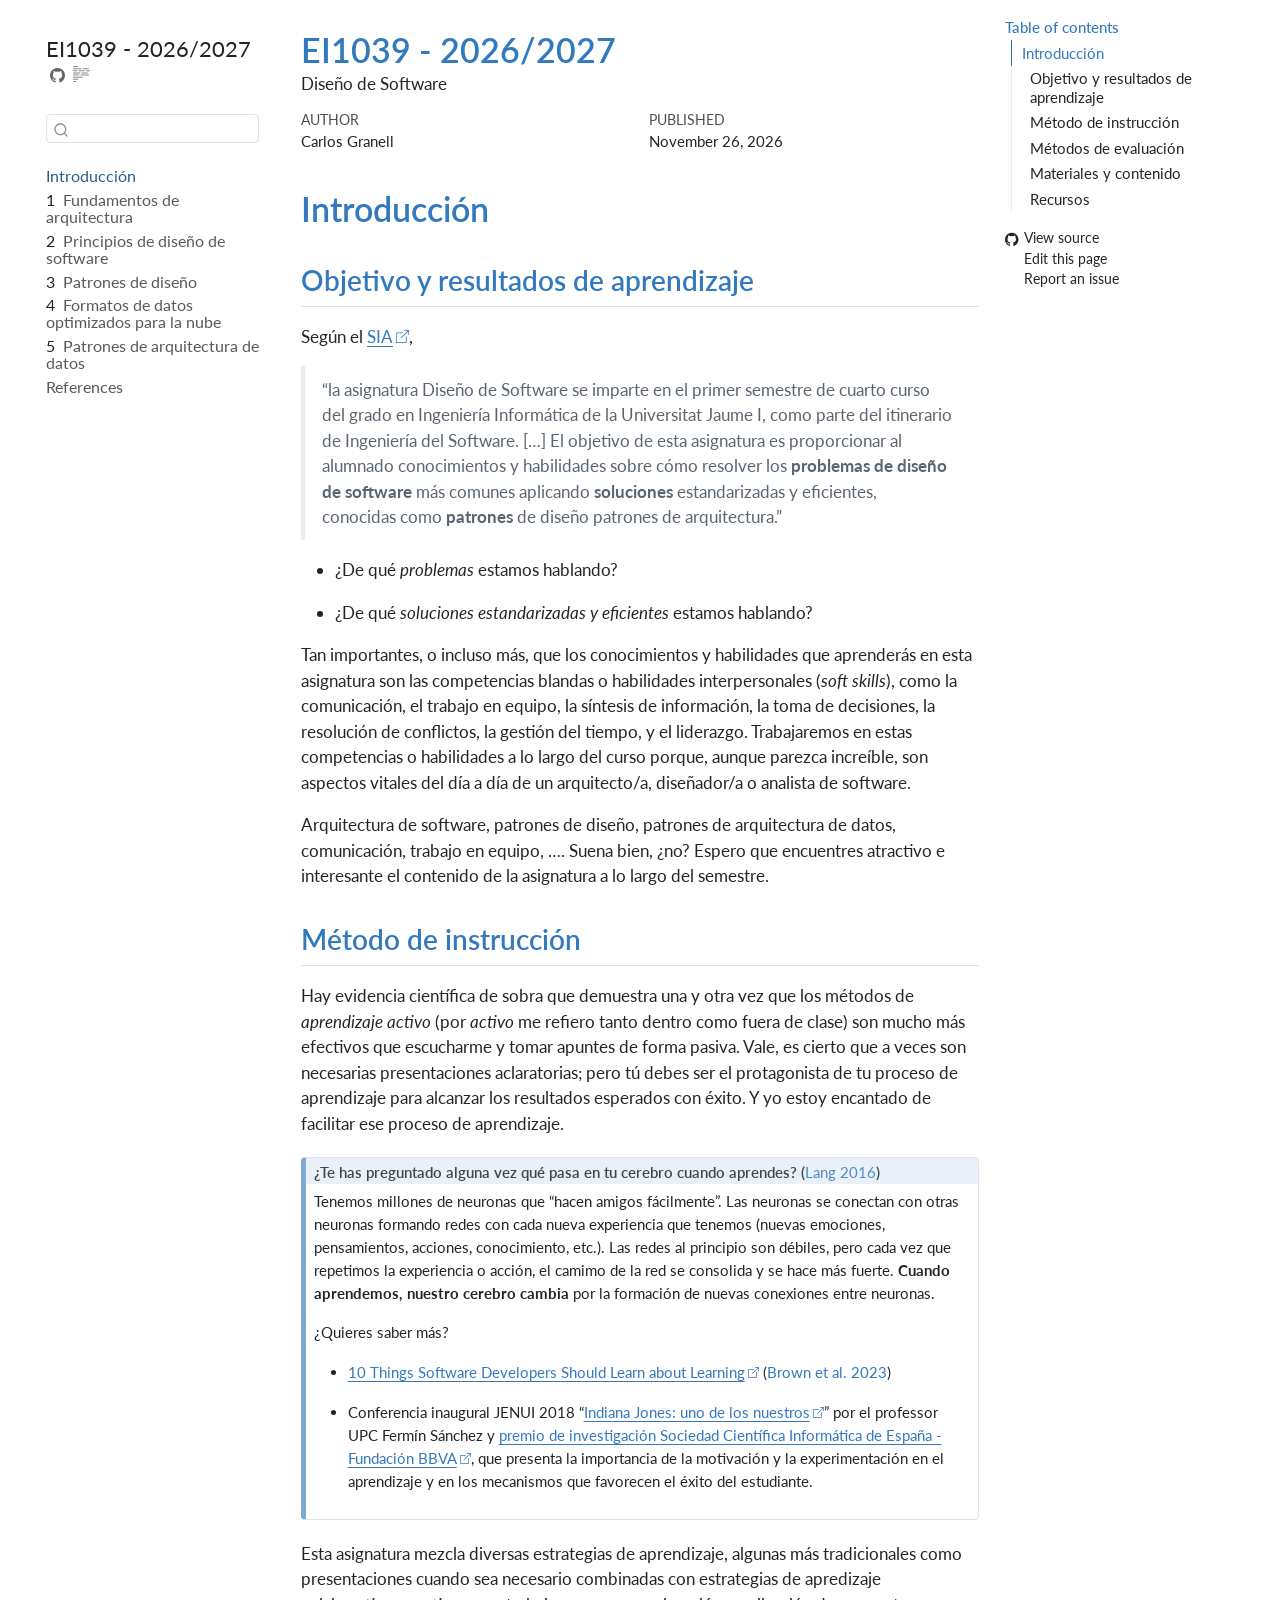
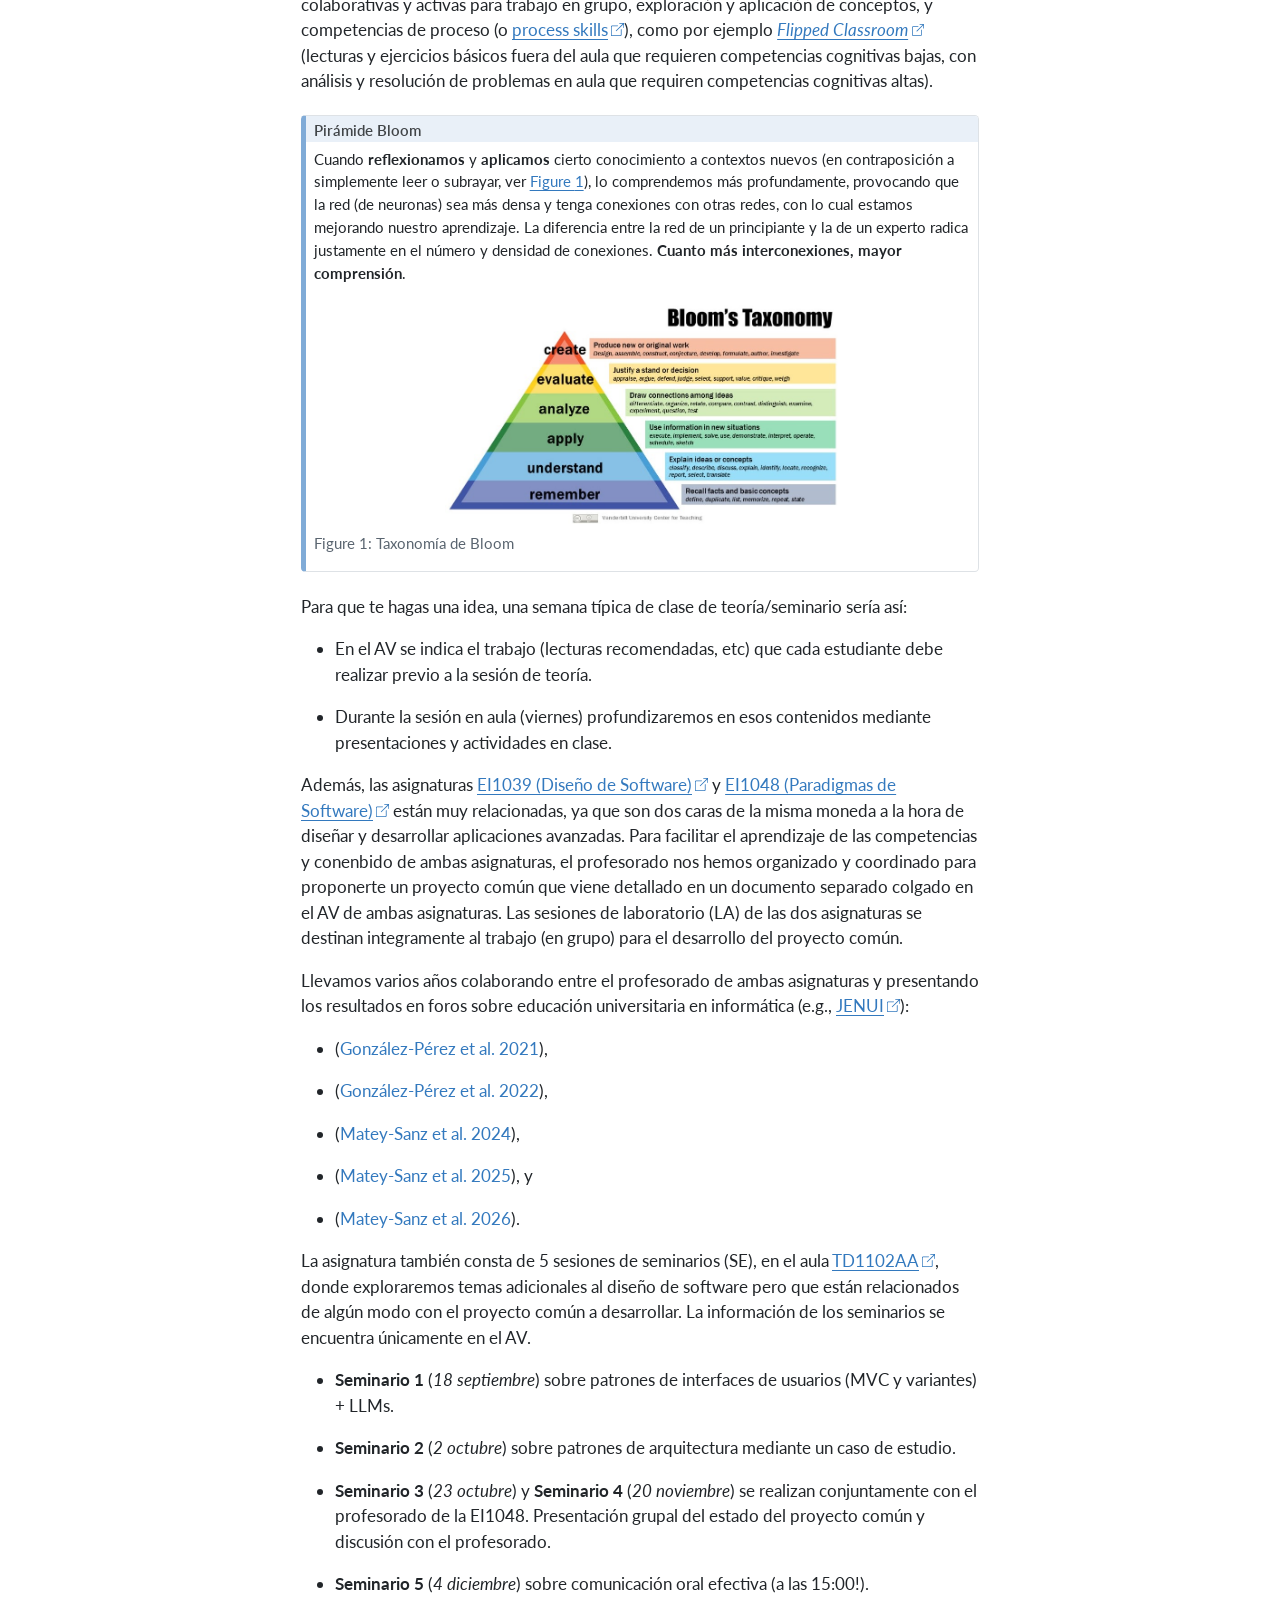
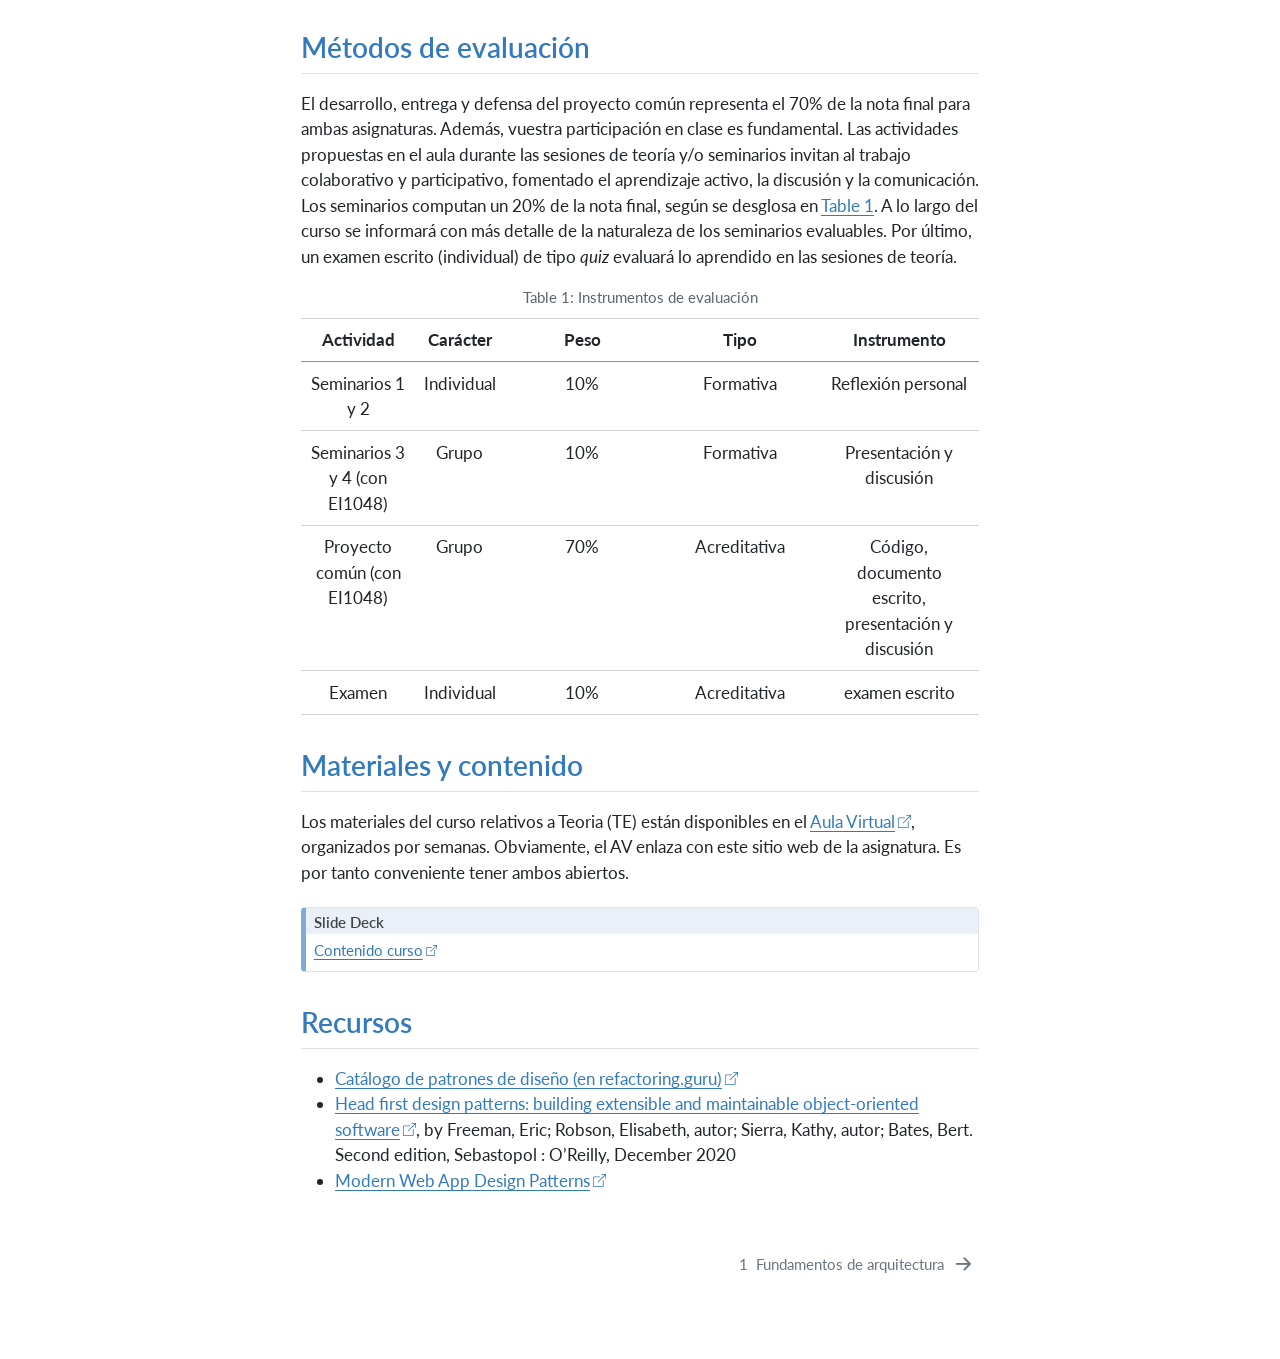
==== index.html @ cd1587c8 "Built site for gh-pages" ====
<!DOCTYPE html>
<html xmlns="http://www.w3.org/1999/xhtml" lang="en" xml:lang="en"><head>

<meta charset="utf-8">
<meta name="generator" content="quarto-1.11.9">

<meta name="viewport" content="width=device-width, initial-scale=1.0, user-scalable=yes">

<meta name="author" content="Carlos Granell">
<meta name="dcterms.date" content="2026-11-26">
<meta name="description" content="Diseño de Software">

<title>EI1039 - 2026/2027</title>
<style>
/* Default styles provided by pandoc.
** See https://pandoc.org/MANUAL.html#variables-for-html for config info.
*/
span.smallcaps{font-variant: small-caps;}
div.columns{display: flex; gap: 1.5em;}
div.column{flex: auto;}
@media screen {
div.columns{gap: min(4vw, 1.5em);}
div.column{overflow-x: auto;}
}
div.hanging-indent{margin-left: 1.5em; text-indent: -1.5em;}
ul.task-list{list-style: none;}
ul.task-list li input[type="checkbox"] {
  width: 0.8em;
  margin: 0 0.8em 0.2em -1em; /* quarto-specific, see https://github.com/quarto-dev/quarto-cli/issues/4556 */ 
  vertical-align: middle;
}
/* CSS for citations */
div.csl-bib-body { }
div.csl-entry {
  clear: both;
}
.hanging-indent div.csl-entry {
  margin-left:2em;
  text-indent:-2em;
}
div.csl-left-margin {
  min-width:2em;
  float:left;
}
div.csl-right-inline {
  margin-left:2em;
  padding-left:1em;
}
div.csl-indent {
  margin-left: 2em;
}</style>


<script src="site_libs/quarto-nav/quarto-nav.js"></script>
<script src="site_libs/quarto-nav/headroom.min.js"></script>
<script src="site_libs/clipboard/clipboard.min.js"></script>
<script src="site_libs/quarto-search/autocomplete.umd.js"></script>
<script src="site_libs/quarto-search/fuse.min.js"></script>
<script src="site_libs/quarto-search/quarto-search.js"></script>
<meta name="quarto:offset" content="./">
<link href="./materials/01_architecture.html" rel="next">
<script src="site_libs/quarto-html/quarto.js" type="module"></script>
<script src="site_libs/quarto-html/tabsets/tabsets.js" type="module"></script>
<script src="site_libs/quarto-html/scrollable-regions/scrollable-regions.js" type="module"></script>
<script src="site_libs/quarto-html/popper.min.js"></script>
<script src="site_libs/quarto-html/tippy.umd.min.js"></script>
<script src="site_libs/quarto-html/anchor.min.js"></script>
<link href="site_libs/quarto-html/tippy.css" rel="stylesheet">
<link href="site_libs/quarto-html/quarto-syntax-highlighting-95314a05dc0222111ae2e635bd46ac38.css" rel="stylesheet" id="quarto-text-highlighting-styles">
<script src="site_libs/bootstrap/bootstrap.min.js"></script>
<link href="site_libs/bootstrap/bootstrap-icons.css" rel="stylesheet">
<link href="site_libs/bootstrap/bootstrap-d818d20bfb278fa48841ca8fa081968f.min.css" rel="stylesheet" append-hash="true" id="quarto-bootstrap" data-mode="light">
<script id="quarto-search-options" type="application/json">{
  "location": "sidebar",
  "copy-button": false,
  "collapse-after": 3,
  "panel-placement": "start",
  "type": "textbox",
  "limit": 50,
  "keyboard-shortcut": [
    "f",
    "/",
    "s"
  ],
  "show-item-context": false,
  "language": {
    "search-no-results-text": "No results",
    "search-matching-documents-text": "matching documents",
    "search-copy-link-title": "Copy link to search",
    "search-hide-matches-text": "Hide additional matches",
    "search-more-match-text": "more match in this document",
    "search-more-matches-text": "more matches in this document",
    "search-clear-button-title": "Clear",
    "search-text-placeholder": "",
    "search-detached-cancel-button-title": "Cancel",
    "search-submit-button-title": "Submit",
    "search-label": "Search"
  }
}</script>


</head>

<body class="nav-sidebar floating quarto-light"><a id="quarto-skip-link" class="visually-hidden-focusable" href="#quarto-document-content">Skip to main content</a>

<div id="quarto-search-results"></div>
  <header id="quarto-header" class="headroom fixed-top">
  <nav class="quarto-secondary-nav" aria-label="Toolbar">
    <div class="container-fluid d-flex">
      <button type="button" class="quarto-btn-toggle btn" data-bs-toggle="collapse" role="button" data-bs-target=".quarto-sidebar-collapse-item" aria-controls="quarto-sidebar" aria-expanded="false" aria-label="Toggle sidebar navigation" onclick="if (window.quartoToggleHeadroom) { window.quartoToggleHeadroom(); }">
        <i class="bi bi-layout-text-sidebar-reverse"></i>
      </button>
        <nav class="quarto-page-breadcrumbs" aria-label="Breadcrumbs"><ol class="breadcrumb"><li class="breadcrumb-item"><a href="./index.html">Introducción</a></li></ol></nav>
        <a class="flex-grow-1" data-bs-toggle="collapse" data-bs-target=".quarto-sidebar-collapse-item" onclick="if (window.quartoToggleHeadroom) { window.quartoToggleHeadroom(); }">      
        </a>
      <button type="button" class="btn quarto-search-button" aria-label="Search" onclick="window.quartoOpenSearch();">
        <i class="bi bi-search"></i>
      </button>
    </div>
  </nav>
</header>
<!-- content -->
<div id="quarto-content" class="quarto-container page-columns page-rows-contents page-layout-article">
<!-- sidebar -->
  <nav id="quarto-sidebar" class="sidebar collapse collapse-horizontal quarto-sidebar-collapse-item sidebar-navigation floating overflow-auto" aria-label="Site">
    <div class="pt-lg-2 mt-2 text-left sidebar-header">
    <div class="sidebar-title mb-0 py-0">
      <a href="./">EI1039 - 2026/2027</a> 
        <div class="sidebar-tools-main">
    <a href="https://github.com/cgranell/ei2639" title="Source Code" class="quarto-navigation-tool px-1" aria-label="Source Code"><i class="bi bi-github"></i></a>
  <a href="" class="quarto-reader-toggle quarto-navigation-tool px-1" onclick="window.quartoToggleReader(); return false;" title="Toggle reader mode">
  <div class="quarto-reader-toggle-btn">
  <i class="bi"></i>
  </div>
</a>
</div>
    </div>
      </div>
        <div class="mt-2 flex-shrink-0 align-items-center">
        <div class="sidebar-search">
        <div id="quarto-search" class="" title="Search"></div>
        </div>
        </div>
    <div class="sidebar-menu-container"> 
    <ul class="list-unstyled mt-1">
        <li class="sidebar-item">
  <div class="sidebar-item-container"> 
  <a href="./index.html" class="sidebar-item-text sidebar-link active">
 <span class="menu-text">Introducción</span></a>
  </div>
</li>
        <li class="sidebar-item">
  <div class="sidebar-item-container"> 
  <a href="./materials/01_architecture.html" class="sidebar-item-text sidebar-link">
 <span class="menu-text"><span class="chapter-number">1</span>&nbsp; <span class="chapter-title">Fundamentos de arquitectura</span></span></a>
  </div>
</li>
        <li class="sidebar-item">
  <div class="sidebar-item-container"> 
  <a href="./materials/02_principles.html" class="sidebar-item-text sidebar-link">
 <span class="menu-text"><span class="chapter-number">2</span>&nbsp; <span class="chapter-title">Principios de diseño de software</span></span></a>
  </div>
</li>
        <li class="sidebar-item">
  <div class="sidebar-item-container"> 
  <a href="./materials/03_design_patterns.html" class="sidebar-item-text sidebar-link">
 <span class="menu-text"><span class="chapter-number">3</span>&nbsp; <span class="chapter-title">Patrones de diseño</span></span></a>
  </div>
</li>
        <li class="sidebar-item">
  <div class="sidebar-item-container"> 
  <a href="./materials/04_cloud_data_formats.html" class="sidebar-item-text sidebar-link">
 <span class="menu-text"><span class="chapter-number">4</span>&nbsp; <span class="chapter-title">Formatos de datos optimizados para la nube</span></span></a>
  </div>
</li>
        <li class="sidebar-item">
  <div class="sidebar-item-container"> 
  <a href="./materials/05_data_architecture_patterns.html" class="sidebar-item-text sidebar-link">
 <span class="menu-text"><span class="chapter-number">5</span>&nbsp; <span class="chapter-title">Patrones de arquitectura de datos</span></span></a>
  </div>
</li>
        <li class="sidebar-item">
  <div class="sidebar-item-container"> 
  <a href="./references.html" class="sidebar-item-text sidebar-link">
 <span class="menu-text">References</span></a>
  </div>
</li>
    </ul>
    </div>
</nav>
<div id="quarto-sidebar-glass" class="quarto-sidebar-collapse-item" data-bs-toggle="collapse" data-bs-target=".quarto-sidebar-collapse-item"></div>
<!-- margin-sidebar -->
    <div id="quarto-margin-sidebar" class="sidebar margin-sidebar">
        <nav id="TOC" role="doc-toc" aria-labelledby="toc-title" class="toc-active">
    <h2 id="toc-title">Table of contents</h2>
   
  <ul>
  <li><a href="#introducción" id="toc-introducción" class="nav-link active" data-scroll-target="#introducción">Introducción</a>
  <ul class="collapse">
  <li><a href="#objetivo-y-resultados-de-aprendizaje" id="toc-objetivo-y-resultados-de-aprendizaje" class="nav-link" data-scroll-target="#objetivo-y-resultados-de-aprendizaje">Objetivo y resultados de aprendizaje</a></li>
  <li><a href="#método-de-instrucción" id="toc-método-de-instrucción" class="nav-link" data-scroll-target="#método-de-instrucción">Método de instrucción</a></li>
  <li><a href="#métodos-de-evaluación" id="toc-métodos-de-evaluación" class="nav-link" data-scroll-target="#métodos-de-evaluación">Métodos de evaluación</a></li>
  <li><a href="#materiales-y-contenido" id="toc-materiales-y-contenido" class="nav-link" data-scroll-target="#materiales-y-contenido">Materiales y contenido</a></li>
  <li><a href="#recursos" id="toc-recursos" class="nav-link" data-scroll-target="#recursos">Recursos</a></li>
  </ul></li>
  </ul>
<div class="toc-actions"><ul><li><a href="https://github.com/cgranell/ei2639/blob/main/index.qmd" class="toc-action"><i class="bi bi-github"></i>View source</a></li><li><a href="https://github.com/cgranell/ei2639/edit/main/index.qmd" class="toc-action"><i class="bi empty"></i>Edit this page</a></li><li><a href="https://github.com/cgranell/ei2639/issues/new" class="toc-action"><i class="bi empty"></i>Report an issue</a></li></ul></div></nav>
    </div>
<!-- main -->
<main class="content" id="quarto-document-content" tabindex="-1">

<header id="title-block-header" class="quarto-title-block default">
<div class="quarto-title">
<h1 class="title">EI1039 - 2026/2027</h1>
</div>

<div>
  <div class="description">
    Diseño de Software
  </div>
</div>


<div class="quarto-title-meta">

    <div>
    <div class="quarto-title-meta-heading">Author</div>
    <div class="quarto-title-meta-contents">
             <p>Carlos Granell </p>
          </div>
  </div>
    
    <div>
    <div class="quarto-title-meta-heading">Published</div>
    <div class="quarto-title-meta-contents">
      <p class="date">November 26, 2026</p>
    </div>
  </div>
  
    
  </div>
  


</header>


<section id="introducción" class="level1 unnumbered">
<h1 class="unnumbered">Introducción</h1>
<section id="objetivo-y-resultados-de-aprendizaje" class="level2">
<h2 class="anchored" data-anchor-id="objetivo-y-resultados-de-aprendizaje">Objetivo y resultados de aprendizaje</h2>
<p>Según el <a href="https://ujiapps.uji.es/sia/rest/publicacion/2026/estudio/225/asignatura/EI1039%60">SIA</a>,</p>
<blockquote class="blockquote">
<p>“la asignatura Diseño de Software se imparte en el primer semestre de cuarto curso del grado en Ingeniería Informática de la Universitat Jaume I, como parte del itinerario de Ingeniería del Software. […] El objetivo de esta asignatura es proporcionar al alumnado conocimientos y habilidades sobre cómo resolver los <strong>problemas de diseño de software</strong> más comunes aplicando <strong>soluciones</strong> estandarizadas y eficientes, conocidas como <strong>patrones</strong> de diseño patrones de arquitectura.”</p>
</blockquote>
<ul>
<li><p>¿De qué <em>problemas</em> estamos hablando?</p></li>
<li><p>¿De qué <em>soluciones estandarizadas y eficientes</em> estamos hablando?</p></li>
</ul>
<p>Tan importantes, o incluso más, que los conocimientos y habilidades que aprenderás en esta asignatura son las competencias blandas o habilidades interpersonales (<em>soft skills</em>), como la comunicación, el trabajo en equipo, la síntesis de información, la toma de decisiones, la resolución de conflictos, la gestión del tiempo, y el liderazgo. Trabajaremos en estas competencias o habilidades a lo largo del curso porque, aunque parezca increíble, son aspectos vitales del día a día de un arquitecto/a, diseñador/a o analista de software.</p>
<p>Arquitectura de software, patrones de diseño, patrones de arquitectura de datos, comunicación, trabajo en equipo, …. Suena bien, ¿no? Espero que encuentres atractivo e interesante el contenido de la asignatura a lo largo del semestre.</p>
</section>
<section id="método-de-instrucción" class="level2">
<h2 class="anchored" data-anchor-id="método-de-instrucción">Método de instrucción</h2>
<p>Hay evidencia científica de sobra que demuestra una y otra vez que los métodos de <em>aprendizaje activo</em> (por <em>activo</em> me refiero tanto dentro como fuera de clase) son mucho más efectivos que escucharme y tomar apuntes de forma pasiva. Vale, es cierto que a veces son necesarias presentaciones aclaratorias; pero tú debes ser el protagonista de tu proceso de aprendizaje para alcanzar los resultados esperados con éxito. Y yo estoy encantado de facilitar ese proceso de aprendizaje.</p>
<div class="callout callout-style-default callout-tip no-icon callout-titled">
<div class="callout-header d-flex align-content-center">
<div class="callout-icon-container">
<i class="callout-icon no-icon"></i>
</div>
<div class="callout-title-container flex-fill">
<span class="screen-reader-only">Tip</span>¿Te has preguntado alguna vez qué pasa en tu cerebro cuando aprendes? <span class="citation" data-cites="lang2016">(<a href="references.html#ref-lang2016" role="doc-biblioref">Lang 2016</a>)</span>
</div>
</div>
<div class="callout-body-container callout-body">
<p>Tenemos millones de neuronas que “hacen amigos fácilmente”. Las neuronas se conectan con otras neuronas formando redes con cada nueva experiencia que tenemos (nuevas emociones, pensamientos, acciones, conocimiento, etc.). Las redes al principio son débiles, pero cada vez que repetimos la experiencia o acción, el camimo de la red se consolida y se hace más fuerte. <strong>Cuando aprendemos, nuestro cerebro cambia</strong> por la formación de nuevas conexiones entre neuronas.</p>
<p>¿Quieres saber más?</p>
<ul>
<li><p><a href="https://cacm.acm.org/research/10-things-software-developers-should-learn-about-learning/">10 Things Software Developers Should Learn about Learning</a> <span class="citation" data-cites="brown2023">(<a href="references.html#ref-brown2023" role="doc-biblioref">Brown et al. 2023</a>)</span></p></li>
<li><p>Conferencia inaugural JENUI 2018 “<a href="https://www.youtube.com/watch?v=VlI9VJQp9Tk">Indiana Jones: uno de los nuestros</a>” por el professor UPC Fermín Sánchez y <a href="https://www.fbbva.es/galardonados/fermin-sanchez-carracedo/">premio de investigación Sociedad Científica Informática de España - Fundación BBVA</a>, que presenta la importancia de la motivación y la experimentación en el aprendizaje y en los mecanismos que favorecen el éxito del estudiante.</p></li>
</ul>
</div>
</div>
<p>Esta asignatura mezcla diversas estrategias de aprendizaje, algunas más tradicionales como presentaciones cuando sea necesario combinadas con estrategias de apredizaje colaborativas y activas para trabajo en grupo, exploración y aplicación de conceptos, y competencias de proceso (o <a href="http://elipss.com/process-skills.html">process skills</a>), como por ejemplo <a href="https://www.theflippedclassroom.es/"><em>Flipped Classroom</em></a> (lecturas y ejercicios básicos fuera del aula que requieren competencias cognitivas bajas, con análisis y resolución de problemas en aula que requiren competencias cognitivas altas).</p>
<div class="callout callout-style-default callout-tip no-icon callout-titled">
<div class="callout-header d-flex align-content-center">
<div class="callout-icon-container">
<i class="callout-icon no-icon"></i>
</div>
<div class="callout-title-container flex-fill">
<span class="screen-reader-only">Tip</span>Pirámide Bloom
</div>
</div>
<div class="callout-body-container callout-body">
<p>Cuando <strong>reflexionamos</strong> y <strong>aplicamos</strong> cierto conocimiento a contextos nuevos (en contraposición a simplemente leer o subrayar, ver <a href="#fig-bloom" class="quarto-xref">Figure&nbsp;<span>1</span></a>), lo comprendemos más profundamente, provocando que la red (de neuronas) sea más densa y tenga conexiones con otras redes, con lo cual estamos mejorando nuestro aprendizaje. La diferencia entre la red de un principiante y la de un experto radica justamente en el número y densidad de conexiones. <strong>Cuanto más interconexiones, mayor comprensión</strong>.</p>
<div id="fig-bloom" class="quarto-float quarto-figure quarto-figure-center anchored">
<figure class="quarto-float quarto-float-fig figure">
<div aria-describedby="fig-bloom-caption-0ceaefa1-69ba-4598-a22c-09a6ac19f8ca">
<img src="images/bloom_taxonomy.jpg" class="img-fluid figure-img" style="width:60.0%">
</div>
<figcaption class="quarto-float-caption-bottom quarto-float-caption quarto-float-fig" id="fig-bloom-caption-0ceaefa1-69ba-4598-a22c-09a6ac19f8ca">
Figure&nbsp;1: Taxonomía de Bloom
</figcaption>
</figure>
</div>
</div>
</div>
<p>Para que te hagas una idea, una semana típica de clase de teoría/seminario sería así:</p>
<ul>
<li><p>En el AV se indica el trabajo (lecturas recomendadas, etc) que cada estudiante debe realizar previo a la sesión de teoría.</p></li>
<li><p>Durante la sesión en aula (viernes) profundizaremos en esos contenidos mediante presentaciones y actividades en clase.</p></li>
</ul>
<p>Además, las asignaturas <a href="https://ujiapps.uji.es/sia/rest/publicacion/2026/estudio/225/asignatura/EI1039">EI1039 (Diseño de Software)</a> y <a href="https://ujiapps.uji.es/sia/rest/publicacion/2026/estudio/225/asignatura/EI1048%60">EI1048 (Paradigmas de Software)</a> están muy relacionadas, ya que son dos caras de la misma moneda a la hora de diseñar y desarrollar aplicaciones avanzadas. Para facilitar el aprendizaje de las competencias y conenbido de ambas asignaturas, el profesorado nos hemos organizado y coordinado para proponerte un proyecto común que viene detallado en un documento separado colgado en el AV de ambas asignaturas. Las sesiones de laboratorio (LA) de las dos asignaturas se destinan integramente al trabajo (en grupo) para el desarrollo del proyecto común.</p>
<p>Llevamos varios años colaborando entre el profesorado de ambas asignaturas y presentando los resultados en foros sobre educación universitaria en informática (e.g., <a href="https://aenui.org/jenui/">JENUI</a>):</p>
<ul>
<li><p><span class="citation" data-cites="gonzalez2021jenui">(<a href="references.html#ref-gonzalez2021jenui" role="doc-biblioref">González-Pérez et al. 2021</a>)</span>,</p></li>
<li><p><span class="citation" data-cites="gonzalez2022jenui">(<a href="references.html#ref-gonzalez2022jenui" role="doc-biblioref">González-Pérez et al. 2022</a>)</span>,</p></li>
<li><p><span class="citation" data-cites="matey2024jenui">(<a href="references.html#ref-matey2024jenui" role="doc-biblioref">Matey-Sanz et al. 2024</a>)</span>,</p></li>
<li><p><span class="citation" data-cites="matey2025jenui">(<a href="references.html#ref-matey2025jenui" role="doc-biblioref">Matey-Sanz et al. 2025</a>)</span>, y</p></li>
<li><p><span class="citation" data-cites="matey2026ieee">(<a href="references.html#ref-matey2026ieee" role="doc-biblioref">Matey-Sanz et al. 2026</a>)</span>.</p></li>
</ul>
<p>La asignatura también consta de 5 sesiones de seminarios (SE), en el aula <a href="https://www.uji.es/u/TD1102AA">TD1102AA</a>, donde exploraremos temas adicionales al diseño de software pero que están relacionados de algún modo con el proyecto común a desarrollar. La información de los seminarios se encuentra únicamente en el AV.</p>
<ul>
<li><p><strong>Seminario 1</strong> (<em>18 septiembre</em>) sobre patrones de interfaces de usuarios (MVC y variantes) + LLMs.</p></li>
<li><p><strong>Seminario 2</strong> (<em>2 octubre</em>) sobre patrones de arquitectura mediante un caso de estudio.</p></li>
<li><p><strong>Seminario 3</strong> (<em>23 octubre</em>) y <strong>Seminario 4</strong> (<em>20 noviembre</em>) se realizan conjuntamente con el profesorado de la EI1048. Presentación grupal del estado del proyecto común y discusión con el profesorado.</p></li>
<li><p><strong>Seminario 5</strong> (<em>4 diciembre</em>) sobre comunicación oral efectiva (a las 15:00!).</p></li>
</ul>
</section>
<section id="métodos-de-evaluación" class="level2">
<h2 class="anchored" data-anchor-id="métodos-de-evaluación">Métodos de evaluación</h2>
<p>El desarrollo, entrega y defensa del proyecto común representa el 70% de la nota final para ambas asignaturas. Además, vuestra participación en clase es fundamental. Las actividades propuestas en el aula durante las sesiones de teoría y/o seminarios invitan al trabajo colaborativo y participativo, fomentado el aprendizaje activo, la discusión y la comunicación. Los seminarios computan un 20% de la nota final, según se desglosa en <a href="#tbl-evaluacion" class="quarto-xref">Table&nbsp;<span>1</span></a>. A lo largo del curso se informará con más detalle de la naturaleza de los seminarios evaluables. Por último, un examen escrito (individual) de tipo <em>quiz</em> evaluará lo aprendido en las sesiones de teoría.</p>
<div id="tbl-evaluacion" class="hover quarto-float quarto-figure quarto-figure-center anchored">
<figure class="quarto-float quarto-float-tbl figure">
<figcaption class="quarto-float-caption-top quarto-float-caption quarto-float-tbl" id="tbl-evaluacion-caption-0ceaefa1-69ba-4598-a22c-09a6ac19f8ca">
Table&nbsp;1: Instrumentos de evaluación
</figcaption>
<div aria-describedby="tbl-evaluacion-caption-0ceaefa1-69ba-4598-a22c-09a6ac19f8ca">
<table class="table-hover caption-top table">
<colgroup>
<col style="width: 17%">
<col style="width: 9%">
<col style="width: 24%">
<col style="width: 24%">
<col style="width: 24%">
</colgroup>
<thead>
<tr class="header">
<th>Actividad</th>
<th>Carácter</th>
<th>Peso</th>
<th>Tipo</th>
<th>Instrumento</th>
</tr>
</thead>
<tbody>
<tr class="odd">
<td>Seminarios 1 y 2</td>
<td>Individual</td>
<td>10%</td>
<td>Formativa</td>
<td>Reflexión personal</td>
</tr>
<tr class="even">
<td>Seminarios 3 y 4 (con EI1048)</td>
<td>Grupo</td>
<td>10%</td>
<td>Formativa</td>
<td>Presentación y discusión</td>
</tr>
<tr class="odd">
<td>Proyecto común (con EI1048)</td>
<td>Grupo</td>
<td>70%</td>
<td>Acreditativa</td>
<td>Código, documento escrito, presentación y discusión</td>
</tr>
<tr class="even">
<td>Examen</td>
<td>Individual</td>
<td>10%</td>
<td>Acreditativa</td>
<td>examen escrito</td>
</tr>
</tbody>
</table>
</div>
</figure>
</div>
</section>
<section id="materiales-y-contenido" class="level2">
<h2 class="anchored" data-anchor-id="materiales-y-contenido">Materiales y contenido</h2>
<p>Los materiales del curso relativos a Teoria (TE) están disponibles en el <a href="https://aulavirtual.uji.es/course/view.php?id=87296">Aula Virtual</a>, organizados por semanas. Obviamente, el AV enlaza con este sitio web de la asignatura. Es por tanto conveniente tener ambos abiertos.</p>
<!-- TODO: (1a sesion). Quitar los Principios básicos de diseño de software
(presentes en casi todos los patrones de diseño) a la pagina principles.qmd, añadir contenido del resto de la asignatura -->
<div class="callout callout-style-default callout-tip no-icon callout-titled">
<div class="callout-header d-flex align-content-center">
<div class="callout-icon-container">
<i class="callout-icon no-icon"></i>
</div>
<div class="callout-title-container flex-fill">
<span class="screen-reader-only">Tip</span>Slide Deck
</div>
</div>
<div class="callout-body-container callout-body">
<p><a href="https://cgranell.github.io/ei2639-slides/materials/01-course-content/">Contenido curso</a></p>
</div>
</div>
</section>
<section id="recursos" class="level2">
<h2 class="anchored" data-anchor-id="recursos">Recursos</h2>
<ul>
<li><a href="https://refactoring.guru/es/design-patterns/catalog">Catálogo de patrones de diseño (en refactoring.guru)</a></li>
<li><a href="http://biblioteca.ubikgs.com/index.html?sbook=QA76.76.D47+H43+2020">Head first design patterns: building extensible and maintainable object-oriented software</a>, by Freeman, Eric; Robson, Elisabeth, autor; Sierra, Kathy, autor; Bates, Bert. Second edition, Sebastopol : O’Reilly, December 2020</li>
<li><a href="https://www.patterns.dev/">Modern Web App Design Patterns</a></li>
</ul>


<div id="refs" class="references csl-bib-body hanging-indent" role="list" style="display: none">
<div id="ref-brown2023" class="csl-entry" role="listitem">
Brown, Neil C. C., Felienne F. J. Hermans, and Lauren E. Margulieux. 2023. <span>“10 Things Software Developers Should Learn about Learning.”</span> <em>Communications of the ACM</em> 67 (1): 78–87. <a href="https://doi.org/10.1145/3584859">https://doi.org/10.1145/3584859</a>.
</div>
<div id="ref-gonzalez2021jenui" class="csl-entry" role="listitem">
González-Pérez, Alberto, Ramón A. Mollineda Cárdenas, and David Llorens Piñana. 2021. <span>“Aprendizaje Basado En Metodologías Ágiles Centradas En Diseño Evolutivo Dirigido Por Pruebas de Aceptación.”</span> <em>Actas de Las XXVII Jornadas Sobre La Enseñanza Universitaria de La Informática (JENUI)</em> 6: 99–106. <a href="https://aenui.org/actas/pdf/JENUI_2021_012.pdf">https://aenui.org/actas/pdf/JENUI_2021_012.pdf</a>.
</div>
<div id="ref-gonzalez2022jenui" class="csl-entry" role="listitem">
González-Pérez, Alberto, Carlos Granell-Canut, and Ramón A. Mollineda Cárdenas. 2022. <span>“Coordinación de Asignaturas Dirigida Por Un Proyecto de Desarrollo Ágil Con Evaluación Unificada.”</span> <em>Actas de Las Jornadas Sobre Enseñanza Universitaria de La Informática (JENUI)</em> 7 (July): 127–34. <a href="https://aenui.org/actas/pdf/JENUI_2022_017.pdf">https://aenui.org/actas/pdf/JENUI_2022_017.pdf</a>.
</div>
<div id="ref-lang2016" class="csl-entry" role="listitem">
Lang, James M. 2016. <em>Small Teaching</em>. Jossey-Bass. <a href="https://www.jamesmlang.com/books">https://www.jamesmlang.com/books</a>.
</div>
<div id="ref-matey2026ieee" class="csl-entry" role="listitem">
Matey-Sanz, Miguel, Carlos Granell, and Ramón A. Mollineda. 2026. <span>“Responsible Integration of Generative AI in Software Engineering Education.”</span> <em>IEEE Revista Iberoamericana de Tecnologias Del Aprendizaje</em> 21: 375–84. <a href="https://doi.org/10.1109/RITA.2026.3694480">https://doi.org/10.1109/RITA.2026.3694480</a>.
</div>
<div id="ref-matey2024jenui" class="csl-entry" role="listitem">
Matey-Sanz, Miguel, Carlos Granell-Canut, and Ramón A. Mollineda Cárdenas. 2024. <span>“Estrategias de Control y Seguimiento Activo de Proyectos de Desarrollo de Software.”</span> <em>Actas de Las Jornadas Sobre Enseñanza Universitaria de La Informática (JENUI)</em> 9 (July): 165–72. <a href="https://aenui.org/actas/pdf/JENUI_2024_021.pdf">https://aenui.org/actas/pdf/JENUI_2024_021.pdf</a>.
</div>
<div id="ref-matey2025jenui" class="csl-entry" role="listitem">
Matey-Sanz, Miguel, Carlos Granell-Canut, and Ramón A. Mollineda Cárdenas. 2025. <span>“La IA Generativa Como Acompañante En El Ciclo de Vida Del Software.”</span> <em>Actas de Las Jornadas Sobre Enseñanza Universitaria de La Informática (JENUI)</em> 10 (July): 45–53. <a href="https://aenui.org/actas/fichas/JENUI_2025_005.html">https://aenui.org/actas/fichas/JENUI_2025_005.html</a>.
</div>
</div>
</section>
</section>

</main> <!-- /main -->
<script id="quarto-html-after-body" type="application/javascript">
  window.document.addEventListener("DOMContentLoaded", function (event) {
    const icon = "";
    const anchorJS = new window.AnchorJS();
    anchorJS.options = {
      placement: 'right',
      icon: icon
    };
    anchorJS.add('.anchored');
    const isCodeAnnotation = (el) => {
      for (const clz of el.classList) {
        if (clz.startsWith('code-annotation-')) {                     
          return true;
        }
      }
      return false;
    }
    const onCopySuccess = function(e) {
      // button target
      const button = e.trigger;
      // don't keep focus
      button.blur();
      // flash "checked"
      button.classList.add('code-copy-button-checked');
      var currentTitle = button.getAttribute("title");
      button.setAttribute("title", "Copied!");
      let tooltip;
      if (window.bootstrap) {
        button.setAttribute("data-bs-toggle", "tooltip");
        button.setAttribute("data-bs-placement", "left");
        button.setAttribute("data-bs-title", "Copied!");
        tooltip = new bootstrap.Tooltip(button, 
          { trigger: "manual", 
            customClass: "code-copy-button-tooltip",
            offset: [0, -8]});
        tooltip.show();    
      }
      setTimeout(function() {
        if (tooltip) {
          tooltip.hide();
          button.removeAttribute("data-bs-title");
          button.removeAttribute("data-bs-toggle");
          button.removeAttribute("data-bs-placement");
        }
        button.setAttribute("title", currentTitle);
        button.classList.remove('code-copy-button-checked');
      }, 1000);
      // clear code selection
      e.clearSelection();
    }
    const getTextToCopy = function(trigger) {
      const outerScaffold = trigger.parentElement.cloneNode(true);
      const codeEl = outerScaffold.querySelector('code');
      for (const childEl of codeEl.children) {
        if (isCodeAnnotation(childEl)) {
          childEl.remove();
        }
      }
      return codeEl.innerText;
    }
    const clipboard = new window.ClipboardJS('.code-copy-button:not([data-in-quarto-modal])', {
      text: getTextToCopy
    });
    clipboard.on('success', onCopySuccess);
    if (window.document.getElementById('quarto-embedded-source-code-modal')) {
      const clipboardModal = new window.ClipboardJS('.code-copy-button[data-in-quarto-modal]', {
        text: getTextToCopy,
        container: window.document.getElementById('quarto-embedded-source-code-modal')
      });
      clipboardModal.on('success', onCopySuccess);
    }
      var localhostRegex = new RegExp(/^(?:http|https):\/\/localhost\:?[0-9]*\//);
      var mailtoRegex = new RegExp(/^mailto:/);
        var filterRegex = new RegExp('/' + window.location.host + '/');
      const newWindowLabel = "(opens in a new tab)";
      const newWindowNoteId = "quarto-ext-newwindow-label";
      // Links reference one hidden label through aria-describedby, so the
      // announcement never changes their accessible name.
      var describeNewWindow = (link) => {
        if (!window.document.getElementById(newWindowNoteId)) {
          var newWindowNote = window.document.createElement("span");
          newWindowNote.id = newWindowNoteId;
          newWindowNote.hidden = true;
          newWindowNote.textContent = newWindowLabel;
          window.document.body.appendChild(newWindowNote);
        }
        var describedBy = (link.getAttribute("aria-describedby") || "").split(/\s+/).filter(Boolean);
        if (!describedBy.includes(newWindowNoteId)) {
          describedBy.push(newWindowNoteId);
          link.setAttribute("aria-describedby", describedBy.join(" "));
        }
      }
      var isInternal = (href) => {
          return filterRegex.test(href) || localhostRegex.test(href) || mailtoRegex.test(href);
      }
      // Inspect non-navigation links and adorn them if external
      window.quartoDecorateExternalLinks = function (root) {
     var links = (root || window.document).querySelectorAll('a[href]:not(.nav-link):not(.navbar-brand):not(.toc-action):not(.sidebar-link):not(.sidebar-item-toggle):not(.pagination-link):not(.no-external):not([aria-hidden]):not(.dropdown-item):not(.quarto-navigation-tool):not(.about-link)');
      for (var i=0; i<links.length; i++) {
        const link = links[i];
        if (!isInternal(link.href)) {
          // undo the damage that might have been done by quarto-nav.js in the case of
          // links that we want to consider external
          if (link.dataset.originalHref !== undefined) {
            link.href = link.dataset.originalHref;
          }
            // target, if specified
            link.setAttribute("target", "_blank");
            if (link.getAttribute("rel") === null) {
              link.setAttribute("rel", "noopener");
            }
            describeNewWindow(link);
          if (!link.classList.contains('no-external-icon')) {
            // default icon
            link.classList.add("external");
          }
        }
      }
      };
      window.quartoDecorateExternalLinks(window.document);
    // Esc closes the popup (WCAG 1.4.13) and focus leaving both trigger and
    // popup closes it (WCAG 2.4.11); tippy handles neither for interactive popups.
    const hideOnEscAndFocusOut = {
      name: 'hideOnEscAndFocusOut',
      defaultValue: true,
      fn(instance) {
        const dismiss = () => {
          // A show scheduled by the trigger delay would otherwise reopen it
          instance.clearDelayTimeouts();
          instance.hide();
        };
        const onKeyDown = (event) => {
          if (event.key !== 'Escape') {
            return;
          }
          // Keep Esc from also reaching page handlers (e.g. reveal.js overview),
          // except an open reveal.js slide menu, which Esc should close too.
          // The menu handles keys only when its keyboard option is on.
          const menuHandlesEsc = window.Reveal?.getPlugin?.('menu')?.isOpen() &&
            window.Reveal.getConfig().menu?.keyboard !== false;
          if (!menuHandlesEsc) {
            event.stopPropagation();
          }
          if (instance.popper.contains(window.document.activeElement)) {
            // Disabled while refocusing so the focus trigger does not reopen it
            instance.disable();
            instance.reference.focus();
            instance.enable();
          }
          dismiss();
        };
        const onFocusOut = (event) => {
          const target = event.relatedTarget;
          if (target && !instance.reference.contains(target) &&
              !instance.popper.contains(target)) {
            dismiss();
          }
        };
        // On the trigger too: a click trigger (code-annotations: select) has no
        // blur handling. Attached for the instance's lifetime so leaving the
        // trigger also cancels a show still pending on the trigger delay.
        instance.reference.addEventListener('focusout', onFocusOut);
        return {
          onShow() {
            window.document.addEventListener('keydown', onKeyDown, true);
            instance.popper.addEventListener('focusout', onFocusOut);
          },
          onHide() {
            window.document.removeEventListener('keydown', onKeyDown, true);
            instance.popper.removeEventListener('focusout', onFocusOut);
          },
          onDestroy() {
            instance.reference.removeEventListener('focusout', onFocusOut);
          },
        };
      },
    };
    function tippyHover(el, contentFn, onTriggerFn, onUntriggerFn) {
      const config = {
        allowHTML: true,
        maxWidth: 500,
        delay: 100,
        arrow: false,
        appendTo: function(el) {
            return el.parentElement;
        },
        interactive: true,
        interactiveBorder: 10,
        theme: 'quarto',
        placement: 'bottom-start',
        plugins: [hideOnEscAndFocusOut],
      };
      if (contentFn) {
        config.content = contentFn;
      }
      if (onTriggerFn) {
        config.onTrigger = onTriggerFn;
      }
      if (onUntriggerFn) {
        config.onUntrigger = onUntriggerFn;
      }
      window.tippy(el, config); 
    }
    const noterefs = window.document.querySelectorAll('a[role="doc-noteref"]');
    for (var i=0; i<noterefs.length; i++) {
      const ref = noterefs[i];
      tippyHover(ref, function() {
        // use id or data attribute instead here
        let href = ref.getAttribute('data-footnote-href') || ref.getAttribute('href');
        try { href = new URL(href).hash; } catch {}
        const id = href.replace(/^#\/?/, "");
        const note = window.document.getElementById(id);
        if (note) {
          return note.innerHTML;
        } else {
          return "";
        }
      });
    }
    const xrefs = window.document.querySelectorAll('a.quarto-xref');
    const processXRef = (id, note) => {
      // Strip column container classes
      const stripColumnClz = (el) => {
        el.classList.remove("page-full", "page-columns");
        if (el.children) {
          for (const child of el.children) {
            stripColumnClz(child);
          }
        }
      }
      stripColumnClz(note)
      if (id === null || id.startsWith('sec-')) {
        // Special case sections, only their first couple elements
        const container = document.createElement("div");
        if (note.children && note.children.length > 2) {
          container.appendChild(note.children[0].cloneNode(true));
          for (let i = 1; i < note.children.length; i++) {
            const child = note.children[i];
            if (child.tagName === "P" && child.innerText === "") {
              continue;
            } else {
              container.appendChild(child.cloneNode(true));
              break;
            }
          }
          if (window.Quarto?.typesetMath) {
            window.Quarto.typesetMath(container);
          }
          return container.innerHTML
        } else {
          if (window.Quarto?.typesetMath) {
            window.Quarto.typesetMath(note);
          }
          return note.innerHTML;
        }
      } else {
        // Remove any anchor links if they are present
        const anchorLink = note.querySelector('a.anchorjs-link');
        if (anchorLink) {
          anchorLink.remove();
        }
        if (window.Quarto?.typesetMath) {
          window.Quarto.typesetMath(note);
        }
        if (note.classList.contains("callout")) {
          return note.outerHTML;
        } else {
          return note.innerHTML;
        }
      }
    }
    for (var i=0; i<xrefs.length; i++) {
      const xref = xrefs[i];
      tippyHover(xref, undefined, function(instance) {
        instance.disable();
        let url = xref.getAttribute('href');
        let hash = undefined; 
        if (url.startsWith('#')) {
          hash = url;
        } else {
          try { hash = new URL(url).hash; } catch {}
        }
        if (hash) {
          const id = hash.replace(/^#\/?/, "");
          const note = window.document.getElementById(id);
          if (note !== null) {
            try {
              const html = processXRef(id, note.cloneNode(true));
              instance.setContent(html);
            } finally {
              instance.enable();
              instance.show();
            }
          } else {
            // See if we can fetch this
            fetch(url.split('#')[0])
            .then(res => res.text())
            .then(html => {
              const parser = new DOMParser();
              const htmlDoc = parser.parseFromString(html, "text/html");
              const note = htmlDoc.getElementById(id);
              if (note !== null) {
                const html = processXRef(id, note);
                instance.setContent(html);
              } 
            }).finally(() => {
              instance.enable();
              instance.show();
            });
          }
        } else {
          // See if we can fetch a full url (with no hash to target)
          // This is a special case and we should probably do some content thinning / targeting
          fetch(url)
          .then(res => res.text())
          .then(html => {
            const parser = new DOMParser();
            const htmlDoc = parser.parseFromString(html, "text/html");
            const note = htmlDoc.querySelector('main.content');
            if (note !== null) {
              // This should only happen for chapter cross references
              // (since there is no id in the URL)
              // remove the first header
              if (note.children.length > 0 && note.children[0].tagName === "HEADER") {
                note.children[0].remove();
              }
              const html = processXRef(null, note);
              instance.setContent(html);
            } 
          }).finally(() => {
            instance.enable();
            instance.show();
          });
        }
      }, function(instance) {
      });
    }
        let selectedAnnoteEl;
        const selectorForAnnotation = ( cell, annotation) => {
          let cellAttr = 'data-code-cell="' + cell + '"';
          let lineAttr = 'data-code-annotation="' +  annotation + '"';
          const selector = 'span[' + cellAttr + '][' + lineAttr + ']';
          return selector;
        }
        const selectCodeLines = (annoteEl) => {
          const doc = window.document;
          const targetCell = annoteEl.getAttribute("data-target-cell");
          const targetAnnotation = annoteEl.getAttribute("data-target-annotation");
          const annoteSpan = window.document.querySelector(selectorForAnnotation(targetCell, targetAnnotation));
          const lines = annoteSpan.getAttribute("data-code-lines").split(",");
          const lineIds = lines.map((line) => {
            return targetCell + "-" + line;
          })
          // Each band is positioned against its own containing block, which is
          // not the offsetParent of the lines, so place it from client rects.
          const placeBand = (band, firstEl, lastEl, codeBlock) => {
            const container = band.offsetParent;
            if (container === null) {
              return;
            }
            const containerRect = container.getBoundingClientRect();
            // Reveal.js scales slides with a transform, so convert client
            // pixels back to the CSS pixels of the container.
            const scale = containerRect.height / container.offsetHeight || 1;
            const firstRect = firstEl.getBoundingClientRect();
            const lastRect = lastEl.getBoundingClientRect();
            const top = (firstRect.top - containerRect.top) / scale - container.clientTop + container.scrollTop;
            const height = (lastRect.bottom - firstRect.top) / scale;
            band.style.top = top - 2 + "px";
            band.style.height = height + 4 + "px";
            if (codeBlock) {
              // Without the copy button wrapper, the containing block is wider
              // than the code block, so span the code block explicitly.
              const blockRect = codeBlock.getBoundingClientRect();
              band.style.left = (blockRect.left - containerRect.left) / scale - container.clientLeft + container.scrollLeft + "px";
              band.style.width = blockRect.width / scale + "px";
            }
          };
          if (lineIds.length > 0) {
            const el = window.document.getElementById(lineIds[0]);
            const lastEl = window.document.getElementById(lineIds[lineIds.length - 1]);
            const parent = el.parentElement.parentElement;
            // cook up a div (if necessary) and position it
            let div = window.document.getElementById("code-annotation-line-highlight");
            if (div === null) {
              div = window.document.createElement("div");
              div.setAttribute("id", "code-annotation-line-highlight");
              div.style.position = 'absolute';
              parent.appendChild(div);
            }
            placeBand(div, el, lastEl, parent.closest("div.sourceCode") || parent);
            let gutterDiv = window.document.getElementById("code-annotation-line-highlight-gutter");
            if (gutterDiv === null) {
              gutterDiv = window.document.createElement("div");
              gutterDiv.setAttribute("id", "code-annotation-line-highlight-gutter");
              gutterDiv.style.position = 'absolute';
              const codeCell = window.document.getElementById(targetCell);
              const gutter = codeCell.querySelector('.code-annotation-gutter');
              gutter.appendChild(gutterDiv);
            }
            placeBand(gutterDiv, el, lastEl);
            selectedAnnoteEl = annoteEl;
          }
        };
        const unselectCodeLines = () => {
          const elementsIds = ["code-annotation-line-highlight", "code-annotation-line-highlight-gutter"];
          elementsIds.forEach((elId) => {
            const div = window.document.getElementById(elId);
            if (div) {
              div.remove();
            }
          });
          selectedAnnoteEl = undefined;
        };
          // Handle positioning of the toggle
      window.addEventListener(
        "resize",
        throttle(() => {
          elRect = undefined;
          if (selectedAnnoteEl) {
            selectCodeLines(selectedAnnoteEl);
          }
        }, 10)
      );
      function throttle(fn, ms) {
      let throttle = false;
      let timer;
        return (...args) => {
          if(!throttle) { // first call gets through
              fn.apply(this, args);
              throttle = true;
          } else { // all the others get throttled
              if(timer) clearTimeout(timer); // cancel #2
              timer = setTimeout(() => {
                fn.apply(this, args);
                timer = throttle = false;
              }, ms);
          }
        };
      }
        // Attach click handler to the DT
        const annoteDls = window.document.querySelectorAll('dt[data-target-cell]');
        for (const annoteDlNode of annoteDls) {
          annoteDlNode.addEventListener('click', (event) => {
            const clickedEl = event.target;
            if (clickedEl !== selectedAnnoteEl) {
              unselectCodeLines();
              const activeEl = window.document.querySelector('dt[data-target-cell].code-annotation-active');
              if (activeEl) {
                activeEl.classList.remove('code-annotation-active');
              }
              selectCodeLines(clickedEl);
              clickedEl.classList.add('code-annotation-active');
            } else {
              // Unselect the line
              unselectCodeLines();
              clickedEl.classList.remove('code-annotation-active');
            }
          });
        }
    const findCites = (el) => {
      const parentEl = el.parentElement;
      if (parentEl) {
        const cites = parentEl.dataset.cites;
        if (cites) {
          return {
            el,
            cites: cites.split(' ')
          };
        } else {
          return findCites(el.parentElement)
        }
      } else {
        return undefined;
      }
    };
    var bibliorefs = window.document.querySelectorAll('a[role="doc-biblioref"]');
    for (var i=0; i<bibliorefs.length; i++) {
      const ref = bibliorefs[i];
      const citeInfo = findCites(ref);
      if (citeInfo) {
        tippyHover(citeInfo.el, function() {
          var popup = window.document.createElement('div');
          citeInfo.cites.forEach(function(cite) {
            var citeDiv = window.document.createElement('div');
            citeDiv.classList.add('hanging-indent');
            citeDiv.classList.add('csl-entry');
            var biblioDiv = window.document.getElementById('ref-' + cite);
            if (biblioDiv) {
              citeDiv.innerHTML = biblioDiv.innerHTML;
            }
            popup.appendChild(citeDiv);
          });
          return popup.innerHTML;
        });
      }
    }
  });
  </script>
  <script type="application/javascript">
  window.quartoScrollableRegionsLabels = {"code":"Scrollable code","output":"Scrollable output"};
  </script>
<nav class="page-navigation" aria-label="Page">
  <div class="nav-page nav-page-previous">
  </div>
  <div class="nav-page nav-page-next">
      <a href="./materials/01_architecture.html" class="pagination-link" aria-label="Fundamentos de arquitectura">
        <span class="nav-page-text"><span class="chapter-number">1</span>&nbsp; <span class="chapter-title">Fundamentos de arquitectura</span></span> <i class="bi bi-arrow-right-short"></i>
      </a>
  </div>
</nav>
</div> <!-- /content -->




<footer class="footer"><div class="nav-footer"><div class="nav-footer-center"><div class="toc-actions d-sm-block d-md-none"><ul><li><a href="https://github.com/cgranell/ei2639/blob/main/index.qmd" class="toc-action"><i class="bi bi-github"></i>View source</a></li><li><a href="https://github.com/cgranell/ei2639/edit/main/index.qmd" class="toc-action"><i class="bi empty"></i>Edit this page</a></li><li><a href="https://github.com/cgranell/ei2639/issues/new" class="toc-action"><i class="bi empty"></i>Report an issue</a></li></ul></div></div></div></footer></body></html>
---- site_libs/quarto-html/tippy.css ----
.tippy-box[data-animation=fade][data-state=hidden]{opacity:0}[data-tippy-root]{max-width:calc(100vw - 10px)}.tippy-box{position:relative;background-color:#333;color:#fff;border-radius:4px;font-size:14px;line-height:1.4;white-space:normal;outline:0;transition-property:transform,visibility,opacity}.tippy-box[data-placement^=top]>.tippy-arrow{bottom:0}.tippy-box[data-placement^=top]>.tippy-arrow:before{bottom:-7px;left:0;border-width:8px 8px 0;border-top-color:initial;transform-origin:center top}.tippy-box[data-placement^=bottom]>.tippy-arrow{top:0}.tippy-box[data-placement^=bottom]>.tippy-arrow:before{top:-7px;left:0;border-width:0 8px 8px;border-bottom-color:initial;transform-origin:center bottom}.tippy-box[data-placement^=left]>.tippy-arrow{right:0}.tippy-box[data-placement^=left]>.tippy-arrow:before{border-width:8px 0 8px 8px;border-left-color:initial;right:-7px;transform-origin:center left}.tippy-box[data-placement^=right]>.tippy-arrow{left:0}.tippy-box[data-placement^=right]>.tippy-arrow:before{left:-7px;border-width:8px 8px 8px 0;border-right-color:initial;transform-origin:center right}.tippy-box[data-inertia][data-state=visible]{transition-timing-function:cubic-bezier(.54,1.5,.38,1.11)}.tippy-arrow{width:16px;height:16px;color:#333}.tippy-arrow:before{content:"";position:absolute;border-color:transparent;border-style:solid}.tippy-content{position:relative;padding:5px 9px;z-index:1}
---- site_libs/quarto-html/quarto-syntax-highlighting-95314a05dc0222111ae2e635bd46ac38.css ----
/* quarto syntax highlight colors */
:root {
  --quarto-hl-at-color: #9753B8;
  --quarto-hl-fu-color: #3379be;
  --quarto-hl-sc-color: #ff5500;
  --quarto-hl-st-color: #666666;
  --quarto-hl-dv-color: #666666;
  --quarto-hl-co-color: #666666;
  --quarto-hl-fl-color: #666666;
  --quarto-hl-kw-color: #000000;
  --quarto-hl-va-color: #0057ae;
  --quarto-hl-cf-color: #000000;
  --quarto-hl-op-color: #000000;
  --quarto-hl-bu-color: #644a9b;
  --quarto-hl-ex-color: #0095ff;
  --quarto-hl-pp-color: #006e28;
  --quarto-hl-ch-color: #924c9d;
  --quarto-hl-vs-color: #ea0404;
  --quarto-hl-ss-color: #ff5500;
  --quarto-hl-im-color: #644a9b;
  --quarto-hl-dt-color: #0057ae;
  --quarto-hl-bn-color: #b08000;
  --quarto-hl-cn-color: #aa5500;
  --quarto-hl-do-color: #607880;
  --quarto-hl-an-color: #ca60ca;
  --quarto-hl-cv-color: #0095ff;
  --quarto-hl-re-color: #0057ae;
  --quarto-hl-in-color: #3379be;
  --quarto-hl-wa-color: #d2d2d2;
  --quarto-hl-al-color: #bf0303;
  --quarto-hl-er-color: #bf0303;
}

/* other quarto variables */
:root {
  --quarto-font-monospace: SFMono-Regular, Menlo, Monaco, Consolas, "Liberation Mono", "Courier New", monospace;
}

/* syntax highlight based on Pandoc's rules */
pre > code.sourceCode > span {
  color: #000000;
  font-style: inherit;
}

code.sourceCode > span {
  color: #000000;
  font-style: inherit;
}

div.sourceCode,
div.sourceCode pre.sourceCode {
  color: #000000;
  font-style: inherit;
}

/* Normal */
code span {
  color: #000000;
  font-style: inherit;
}

/* Alert */
code span.al {
  color: #bf0303;
  background-color: #f7e6e6;
  font-weight: bold;
}

/* Annotation */
code span.an {
  color: #ca60ca;
}

/* Attribute */
code span.at {
  color: #9753B8;
  font-weight: bold;
}

/* BaseN */
code span.bn {
  color: #b08000;
}

/* BuiltIn */
code span.bu {
  color: #644a9b;
}

/* ControlFlow */
code span.cf {
  color: #000000;
  font-weight: bold;
}

/* Char */
code span.ch {
  color: #924c9d;
}

/* Constant */
code span.cn {
  color: #aa5500;
}

/* Comment */
code span.co {
  color: #666666;
}

/* CommentVar */
code span.cv {
  color: #0095ff;
}

/* Documentation */
code span.do {
  color: #607880;
}

/* DataType */
code span.dt {
  color: #0057ae;
}

/* DecVal */
code span.dv {
  color: #666666;
}

/* Error */
code span.er {
  color: #bf0303;
  text-decoration: underline;
}

/* Extension */
code span.ex {
  color: #0095ff;
  font-weight: bold;
}

/* Float */
code span.fl {
  color: #666666;
}

/* Function */
code span.fu {
  color: #3379be;
  font-weight: bold;
}

/* Import */
code span.im {
  color: #644a9b;
}

/* Information */
code span.in {
  color: #3379be;
  font-weight: bold;
}

/* Keyword */
code span.kw {
  color: #000000;
  font-weight: bold;
}

/* Operator */
code span.op {
  color: #000000;
}

/* Preprocessor */
code span.pp {
  color: #006e28;
}

/* RegionMarker */
code span.re {
  color: #0057ae;
  background-color: #e0e9f8;
}

/* SpecialChar */
code span.sc {
  color: #ff5500;
  font-weight: bold;
}

/* SpecialString */
code span.ss {
  color: #ff5500;
}

/* String */
code span.st {
  color: #666666;
}

/* Variable */
code span.va {
  color: #0057ae;
}

/* VerbatimString */
code span.vs {
  color: #ea0404;
}

/* Warning */
code span.wa {
  color: #d2d2d2;
}

.prevent-inlining {
  content: "</";
}

/*# sourceMappingURL=2d86ec079f65bbf5050e1a224e0d4e15.css.map */
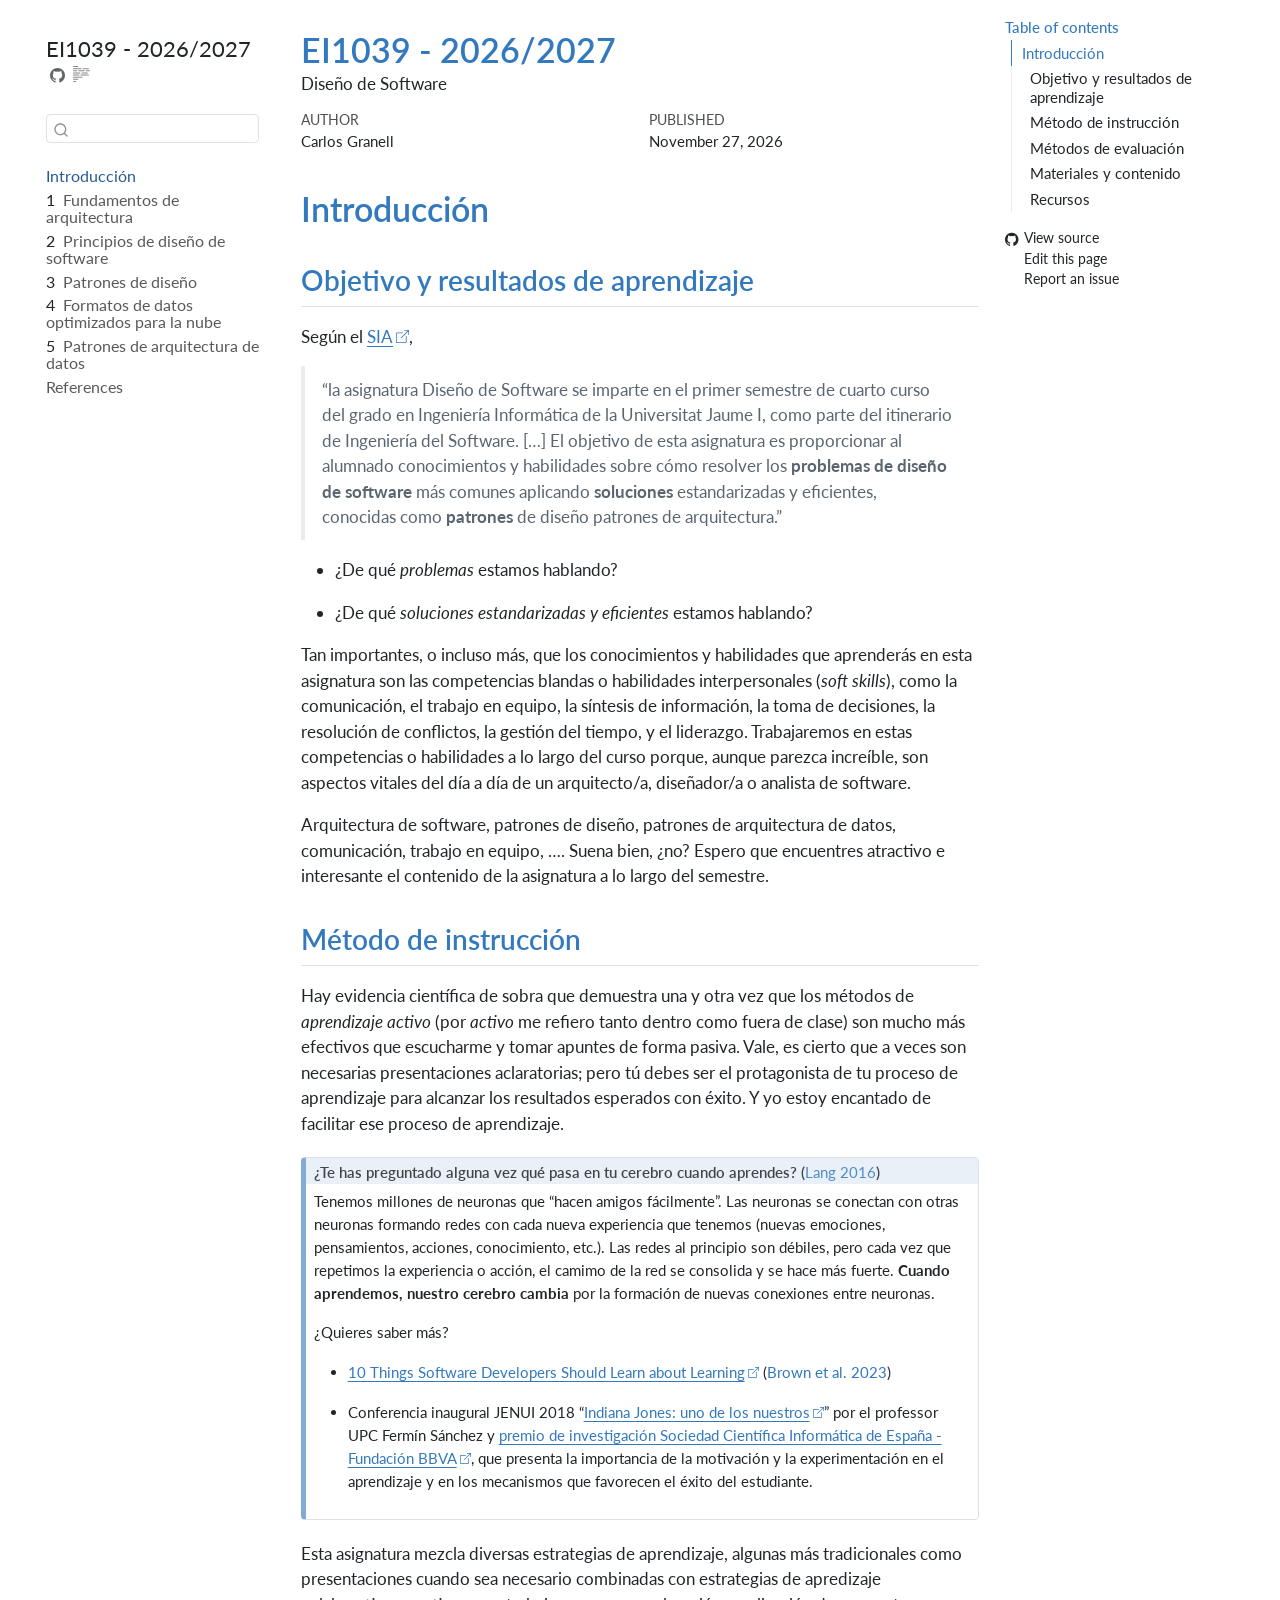
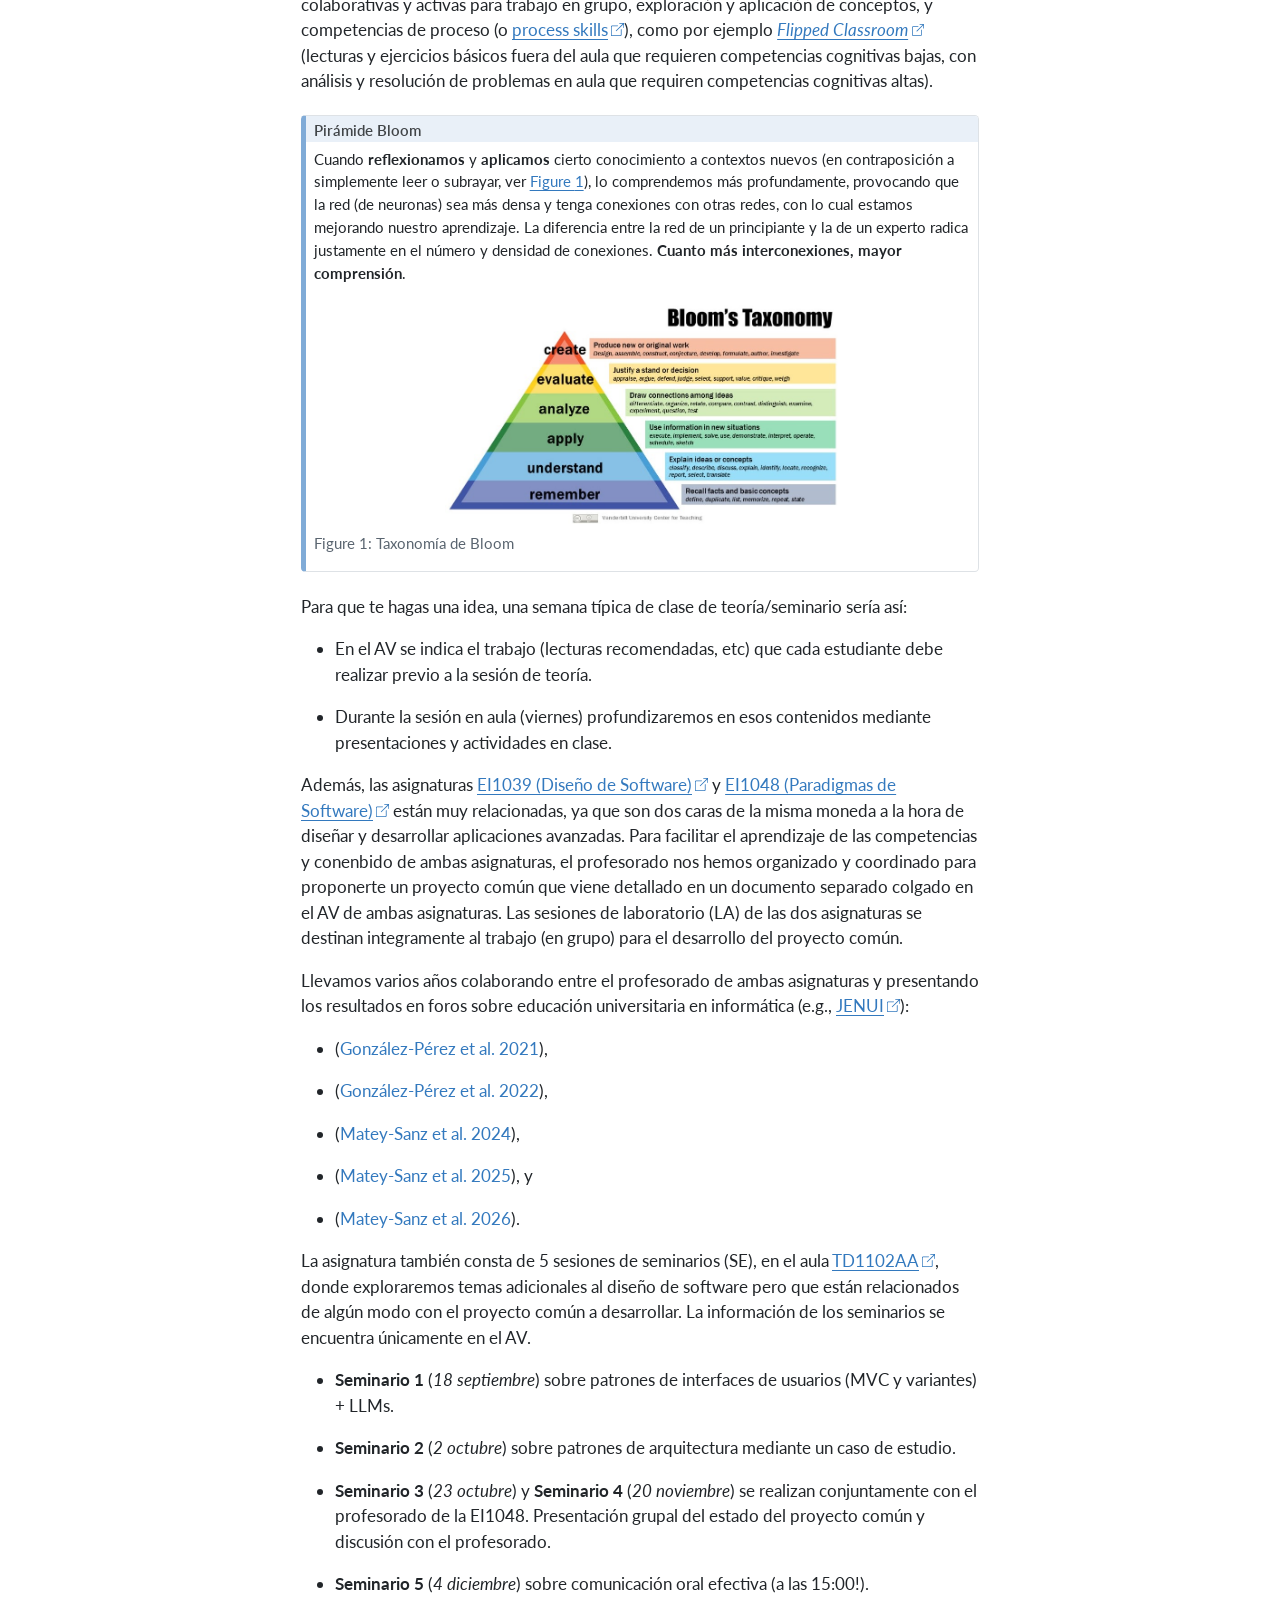
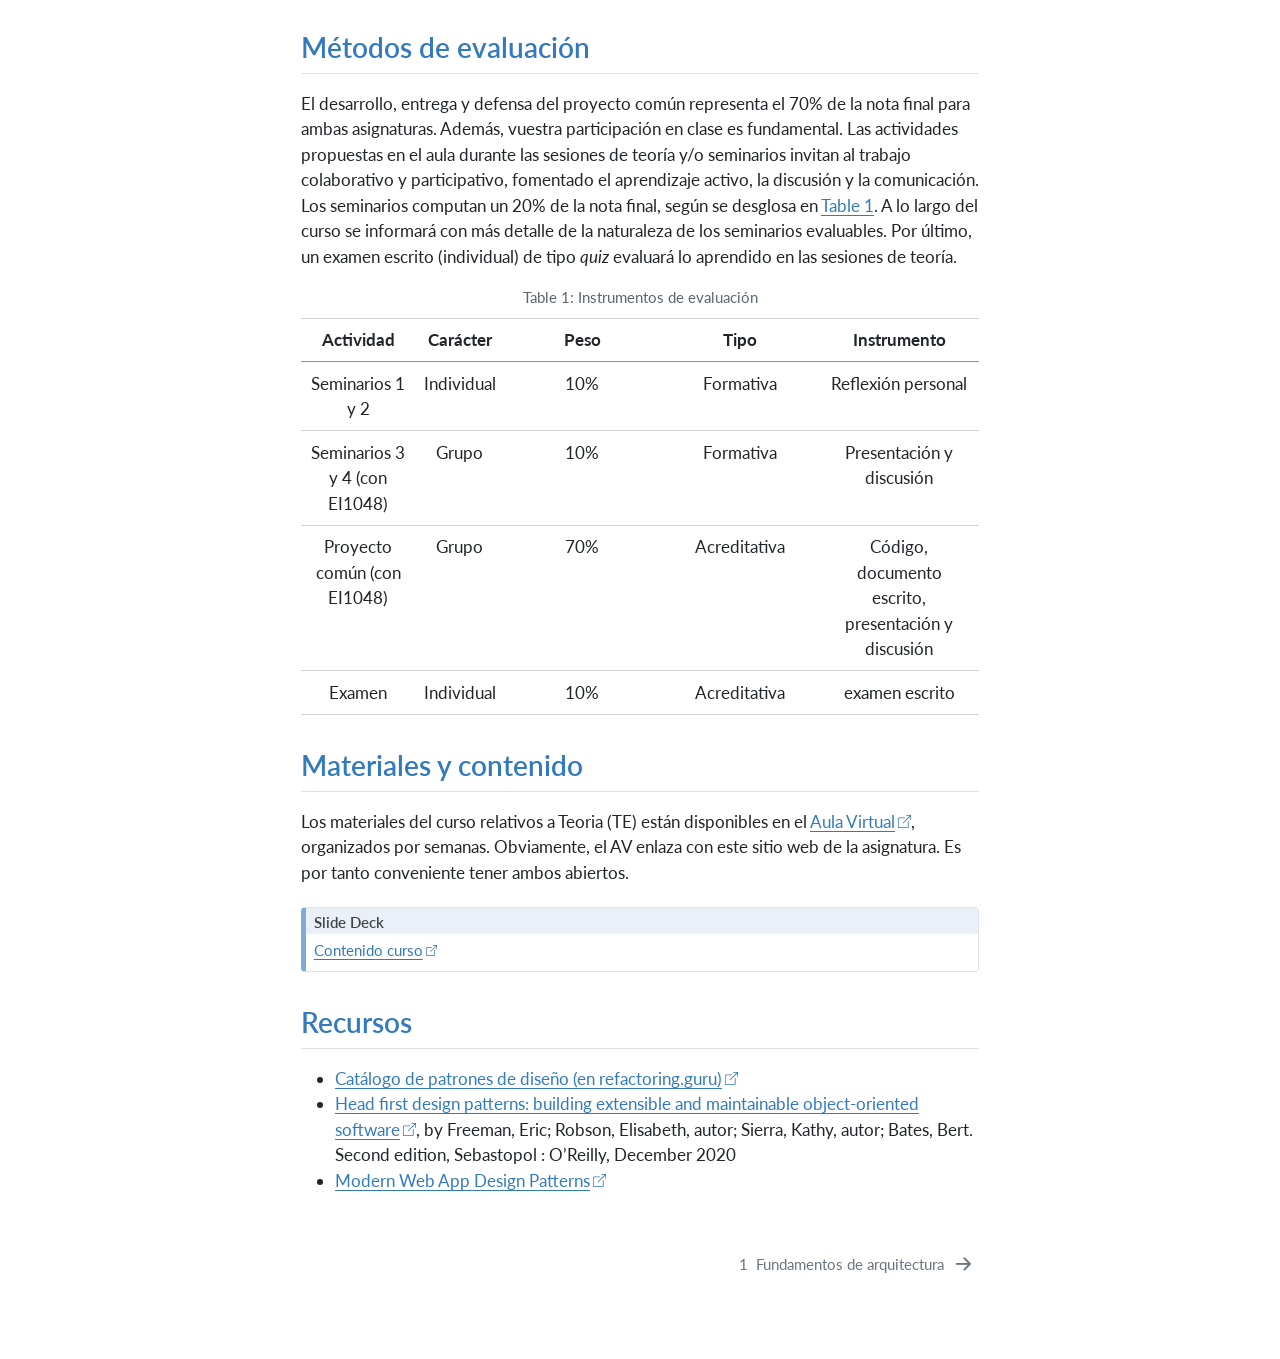
==== commit 4398078a: "Built site for gh-pages" ====
--- a/index.html
+++ b/index.html
@@ -7,7 +7,7 @@
 <meta name="viewport" content="width=device-width, initial-scale=1.0, user-scalable=yes">
 
 <meta name="author" content="Carlos Granell">
-<meta name="dcterms.date" content="2026-11-26">
+<meta name="dcterms.date" content="2026-11-27">
 <meta name="description" content="Diseño de Software">
 
 <title>EI1039 - 2026/2027</title>
@@ -69,7 +69,7 @@
 <link href="site_libs/quarto-html/quarto-syntax-highlighting-95314a05dc0222111ae2e635bd46ac38.css" rel="stylesheet" id="quarto-text-highlighting-styles">
 <script src="site_libs/bootstrap/bootstrap.min.js"></script>
 <link href="site_libs/bootstrap/bootstrap-icons.css" rel="stylesheet">
-<link href="site_libs/bootstrap/bootstrap-d818d20bfb278fa48841ca8fa081968f.min.css" rel="stylesheet" append-hash="true" id="quarto-bootstrap" data-mode="light">
+<link href="site_libs/bootstrap/bootstrap-a8e10f8b984f323f99b8953c972e91ae.min.css" rel="stylesheet" append-hash="true" id="quarto-bootstrap" data-mode="light">
 <script id="quarto-search-options" type="application/json">{
   "location": "sidebar",
   "copy-button": false,
@@ -233,7 +233,7 @@
     <div>
     <div class="quarto-title-meta-heading">Published</div>
     <div class="quarto-title-meta-contents">
-      <p class="date">November 26, 2026</p>
+      <p class="date">November 27, 2026</p>
     </div>
   </div>
   
